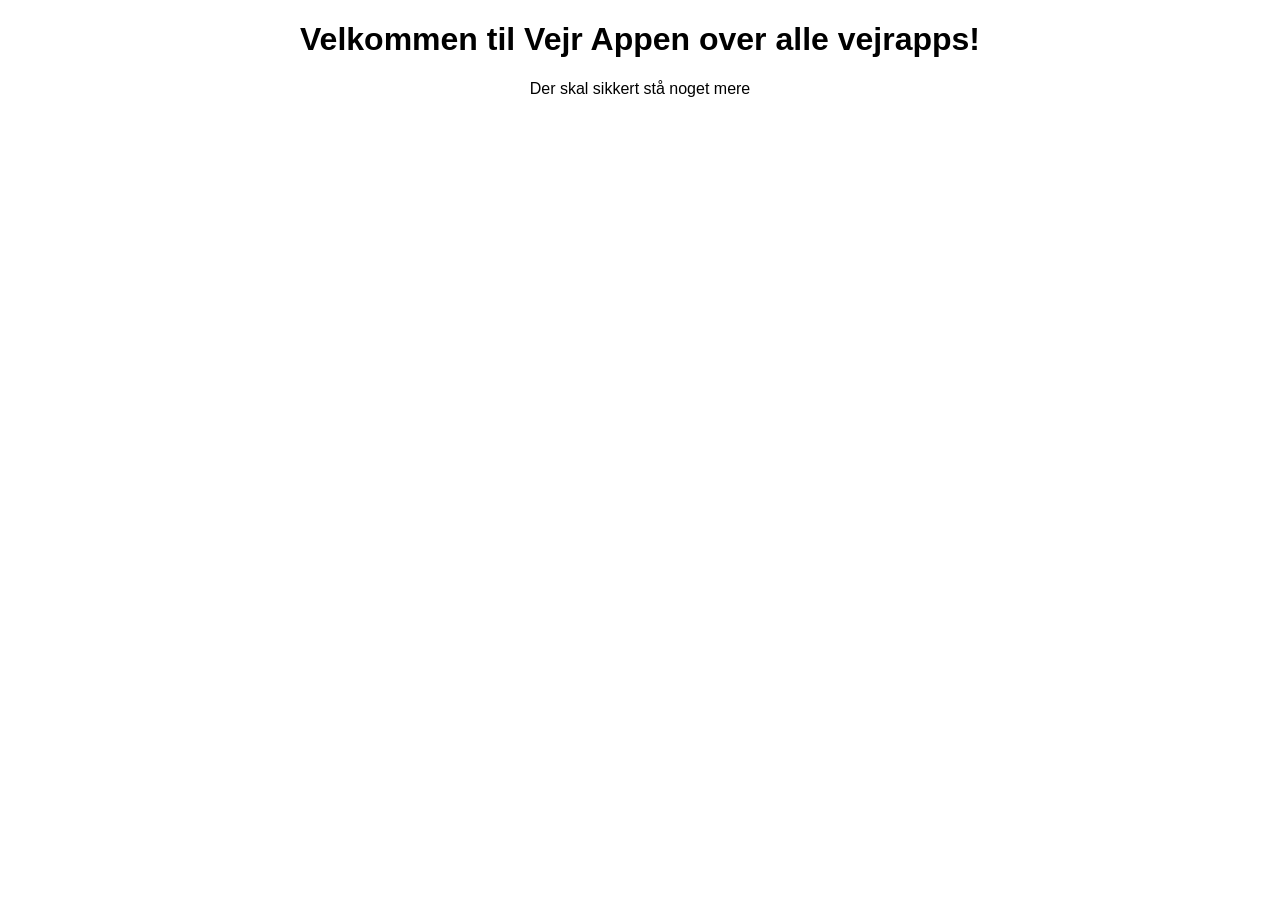
==== Vejrapp/public/index.html @ 03bf2236 "overlay" ====
<!DOCTYPE html>
<html lang="en">
<head>
    <meta charset="UTF-8">
    <meta name="viewport" content="width=device-width, initial-scale=1.0">
    <title>Vejr App</title>
    <link rel="stylesheet" href="css/index.css">

</head>
<body>
  <h1>Velkommen til Vejr Appen over alle vejrapps!</h1>
    <p>Der skal sikkert stå noget mere</p>
<script src="javascript/script.js"></script>
</body>
</html>
---- Vejrapp/public/css/index.css ----
body {
    text-align: center;
    font-family: 'Roboto', sans-serif;
    font-size: 16px;
    color: rgb(0, 0, 0); 
}
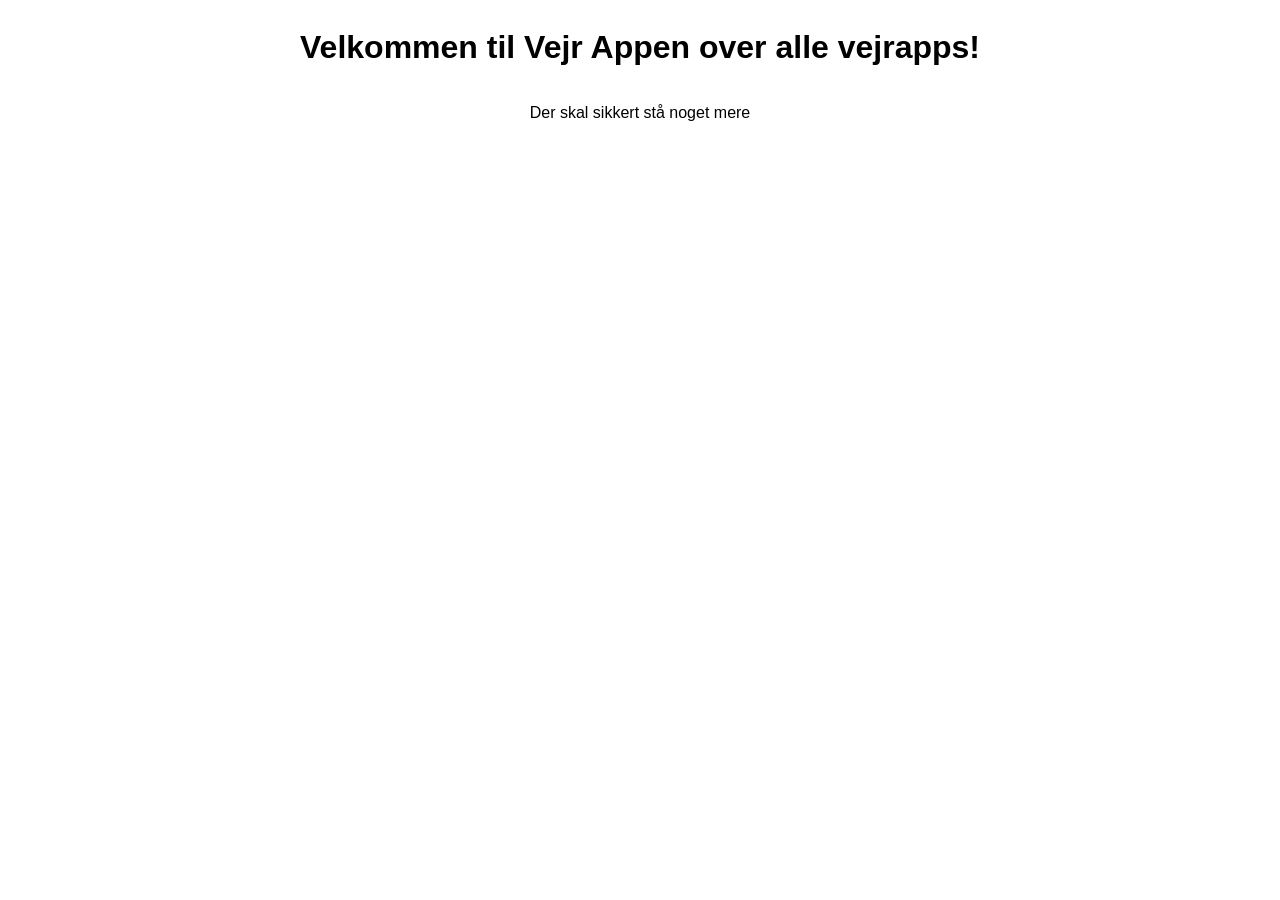
==== commit eb36343e: "readability adjustet for index.html" ====
--- a/Vejrapp/public/index.html
+++ b/Vejrapp/public/index.html
@@ -1,15 +1,14 @@
-<!DOCTYPE html>
+<!doctype html>
 <html lang="en">
-<head>
-    <meta charset="UTF-8">
-    <meta name="viewport" content="width=device-width, initial-scale=1.0">
+  <head>
+    <meta charset="UTF-8" />
+    <meta name="viewport" content="width=device-width, initial-scale=1.0" />
     <title>Vejr App</title>
-    <link rel="stylesheet" href="css/index.css">
-
-</head>
-<body>
-  <h1>Velkommen til Vejr Appen over alle vejrapps!</h1>
+    <link rel="stylesheet" href="css/index.css" />
+  </head>
+  <body>
+    <h1>Velkommen til Vejr Appen over alle vejrapps!</h1>
     <p>Der skal sikkert stå noget mere</p>
-<script src="javascript/script.js"></script>
-</body>
-</html>+    <script src="javascript/script.js"></script>
+  </body>
+</html>
--- a/Vejrapp/public/css/index.css
+++ b/Vejrapp/public/css/index.css
@@ -3,4 +3,7 @@
     font-family: 'Roboto', sans-serif;
     font-size: 16px;
     color: rgb(0, 0, 0); 
+    display: flex; 
+    flex-direction: column; 
+    align-items: center;
 }
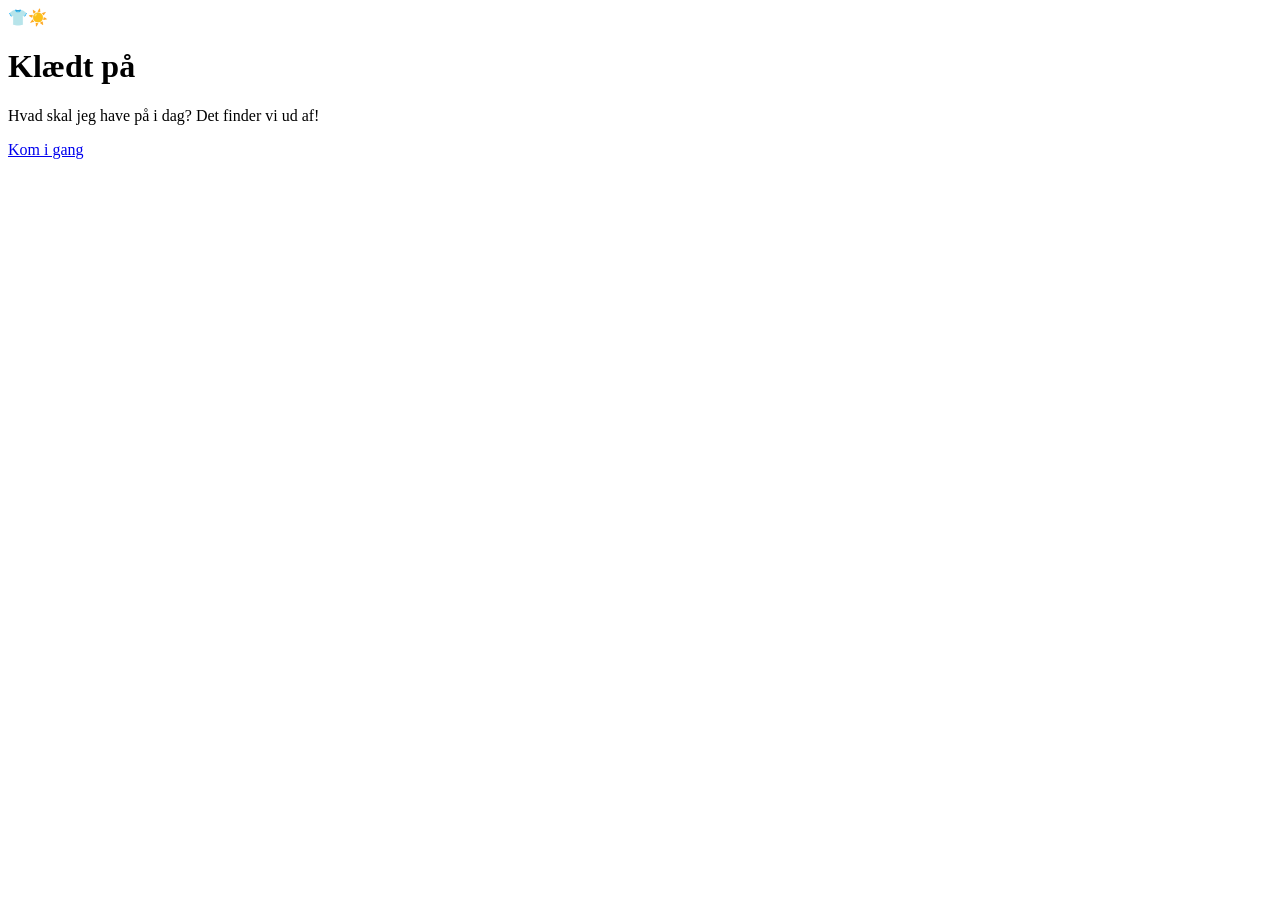
==== commit ee878b59: "Add images and modify index" ====
--- a/Vejrapp/public/index.html
+++ b/Vejrapp/public/index.html
@@ -1,14 +1,20 @@
-<!doctype html>
-<html lang="en">
-  <head>
-    <meta charset="UTF-8" />
-    <meta name="viewport" content="width=device-width, initial-scale=1.0" />
-    <title>Vejr App</title>
-    <link rel="stylesheet" href="css/index.css" />
-  </head>
-  <body>
-    <h1>Velkommen til Vejr Appen over alle vejrapps!</h1>
-    <p>Der skal sikkert stå noget mere</p>
-    <script src="javascript/script.js"></script>
-  </body>
+<!DOCTYPE html>
+<html lang="da">
+<head>
+<meta charset="utf-8">
+<meta name="viewport" content="width=device-width, initial-scale=1">
+<title>Start - Klædt på</title>
+<link rel="preconnect" href="https://fonts.googleapis.com">
+<link rel="preconnect" href="https://fonts.gstatic.com" crossorigin>
+<link href="https://fonts.googleapis.com/css2?family=Fredoka:wght@500;600&family=Nunito:wght@400;700;800&display=swap" rel="stylesheet">
+<link rel="stylesheet" href="css/base.css">
+</head>
+<body>
+    <main class="screen splash">
+        <div class="splash__logo" aria-hidden="true">👕☀️</div>
+        <h1 class="splash__title">Klædt på</h1>
+        <p class="splash__tagline">Hvad skal jeg have på i dag? Det finder vi ud af!</p>
+        <a class="button" href="login.html">Kom i gang</a>
+    </main>
+</body>
 </html>
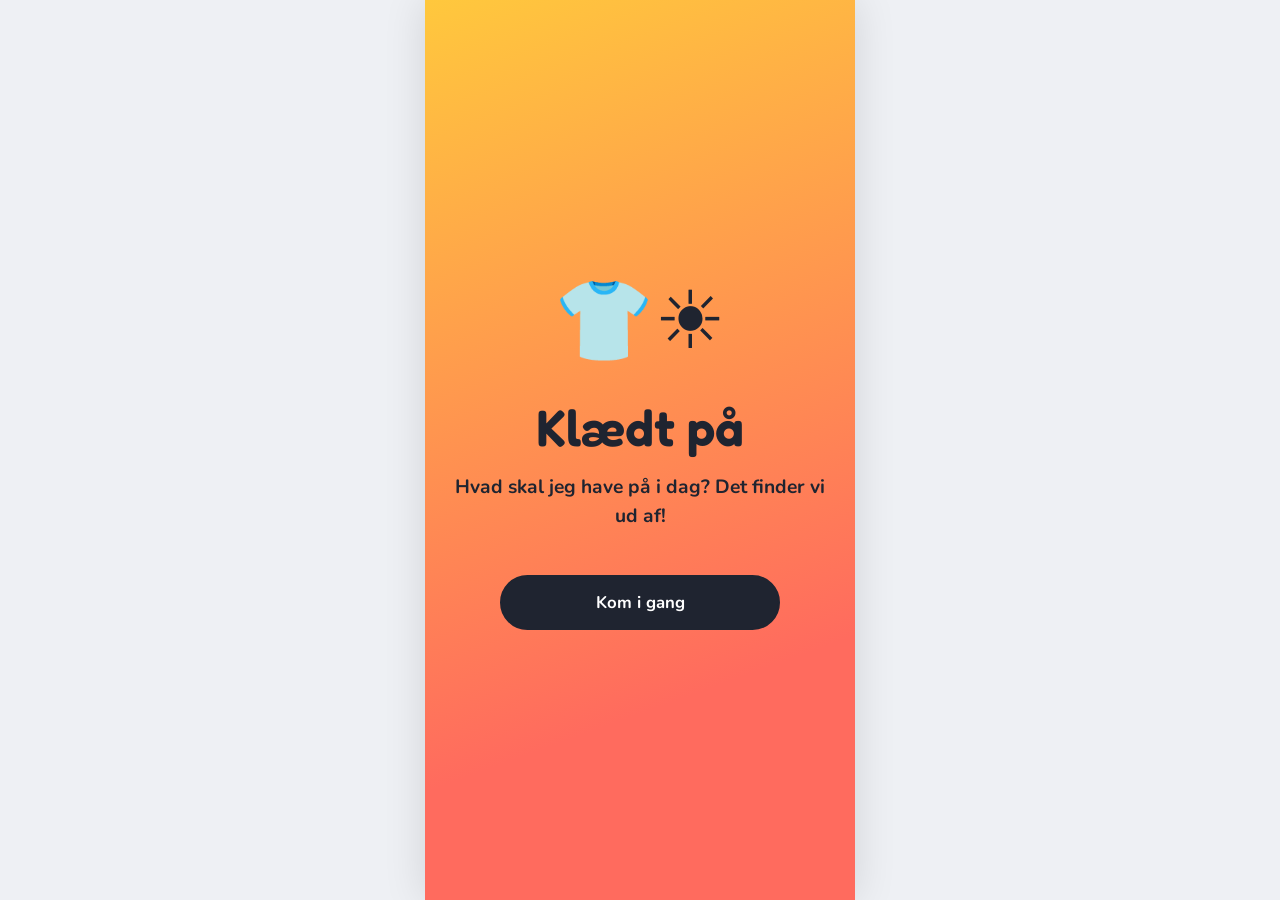
==== commit fd11ab5b: "Tab" ====
--- a/Vejrapp/public/index.html
+++ b/Vejrapp/public/index.html
@@ -1,13 +1,13 @@
 <!DOCTYPE html>
 <html lang="da">
 <head>
-<meta charset="utf-8">
-<meta name="viewport" content="width=device-width, initial-scale=1">
-<title>Start - Klædt på</title>
-<link rel="preconnect" href="https://fonts.googleapis.com">
-<link rel="preconnect" href="https://fonts.gstatic.com" crossorigin>
-<link href="https://fonts.googleapis.com/css2?family=Fredoka:wght@500;600&family=Nunito:wght@400;700;800&display=swap" rel="stylesheet">
-<link rel="stylesheet" href="css/base.css">
+    <meta charset="utf-8">
+    <meta name="viewport" content="width=device-width, initial-scale=1">
+    <title>Start - Klædt på</title>
+    <link rel="preconnect" href="https://fonts.googleapis.com">
+    <link rel="preconnect" href="https://fonts.gstatic.com" crossorigin>
+    <link href="https://fonts.googleapis.com/css2?family=Fredoka:wght@500;600&family=Nunito:wght@400;700;800&display=swap" rel="stylesheet">
+    <link rel="stylesheet" href="css/base.css">
 </head>
 <body>
     <main class="screen splash">
@@ -17,4 +17,4 @@
         <a class="button" href="login.html">Kom i gang</a>
     </main>
 </body>
-</html>
+</html>
--- a/Vejrapp/public/css/base.css
+++ b/Vejrapp/public/css/base.css
@@ -0,0 +1,482 @@
+:root{
+    --color-ink:#1f2430;
+    --color-muted:#5b6270;
+    --color-line:#d5d9e0;
+    --color-grey:#e9ebef;
+    --color-page:#eef0f4;
+    --color-surface:#fff;
+    --color-sun:#ffc83d;
+    --color-coral:#ff6b5e;
+    --color-coral-dark:#d03b2f;
+    --color-sky:#3ea6ff;
+    --color-green:#14804a;
+    --color-green-soft:#dff4e8;
+    
+    --font-heading:"Fredoka",system-ui,sans-serif;
+    --font-body:"Nunito",system-ui,sans-serif;
+    --radius:16px;
+    --radius-pill:999px
+}
+*,*::before,*::after{
+    box-sizing:border-box
+}
+body{
+    margin:0;
+    background:var(--color-page);
+    color:var(--color-ink);
+    font:400 1rem/1.5 var(--font-body)
+}
+img{
+    display:block;
+    max-width:100%
+}
+fieldset{
+    border:0;
+    margin:0;
+    padding:0;
+    min-width:0
+}
+:focus-visible{
+    outline:3px solid var(--color-sky);
+    outline-offset:3px
+}
+.visually-hidden{
+    position:absolute;
+    width:1px;
+    height:1px;
+    overflow:hidden;
+    clip:rect(0 0 0 0);
+    white-space:nowrap
+}
+@media (prefers-reduced-motion:reduce){
+    *,*::before,*::after{
+    animation:none!important;
+    transition:none!important
+}
+}
+
+/* layout: mobile-first, centred column on desktop */
+.screen{
+    display:flex;
+    flex-direction:column;
+    gap:20px;
+    max-width:430px;
+    min-height:100dvh;
+    margin:0 auto;
+    padding:24px 20px 32px;
+    background:var(--color-surface)
+}
+@media (min-width:480px){
+    .screen{
+    box-shadow:0 0 40px rgb(0 0 0/.12)
+}
+}
+.screen--start{
+    background:linear-gradient(180deg,#fff0b8,#fff 45%)
+}
+.screen--center{
+    justify-content:center
+}
+.logo{
+    font-size:3.5rem;
+    text-align:center
+}
+.title{
+    margin:0;
+    font:600 2rem/1.15 var(--font-heading);
+    text-align:center
+}
+.subtitle{
+    margin:0;
+    color:var(--color-muted);
+    text-align:center
+}
+.back-link{
+    align-self:flex-start;
+    padding:4px 0;
+    color:var(--color-muted);
+    font-weight:700;
+    text-decoration:none
+}
+.link{
+    color:var(--color-muted);
+    text-align:center
+}
+.actions{
+    display:flex;
+    flex-direction:column;
+    gap:12px
+}
+
+/* buttons */
+.button{
+    display:block;
+    width:100%;
+    padding:14px 24px;
+    border:2px solid var(--color-ink);
+    border-radius:var(--radius-pill);
+    background:var(--color-ink);
+    color:#fff;
+    font:700 1.05rem var(--font-body);
+    text-align:center;
+    text-decoration:none;
+    cursor:pointer
+}
+.button--secondary{
+    background:#fff;
+    color:var(--color-ink)
+}
+.button:disabled{
+    border-color:var(--color-grey);
+    background:var(--color-grey);
+    color:var(--color-muted);
+    cursor:not-allowed
+}
+.button--next:enabled{
+    border-color:var(--color-green);
+    background:var(--color-green)
+}
+
+/* splash */
+.splash{
+    align-items:center;
+    justify-content:center;
+    background:linear-gradient(160deg,var(--color-sun),var(--color-coral) 75%);
+    text-align:center
+}
+.splash__logo{
+    font-size:5rem;
+    animation:float 3s ease-in-out infinite
+}
+.splash__title{
+    margin:0;
+    font:600 3.2rem/1 var(--font-heading)
+}
+.splash__tagline{
+    margin:0 0 24px;
+    font-size:1.2rem;
+    font-weight:700
+}
+.splash .button{
+    max-width:280px
+}
+@keyframes float{
+    50%{
+    transform:translateY(-10px)
+}
+}
+
+/* forms */
+.form{
+    display:flex;
+    flex-direction:column;
+    gap:16px
+}
+.form__field{
+    display:flex;
+    flex-direction:column;
+    gap:6px
+}
+.form__label,.choice__legend{
+    margin-bottom:6px;
+    padding:0;
+    font-weight:700
+}
+.form__field .form__label{
+    margin:0
+}
+.form__input{
+    width:100%;
+    padding:14px 18px;
+    border:2px solid var(--color-line);
+    border-radius:var(--radius-pill);
+    background:#fff;
+    color:inherit;
+    font:inherit
+}
+.form__input:focus{
+    border-color:var(--color-ink)
+}
+.choice__options{
+    display:flex;
+    gap:8px
+}
+.choice__input,.tags__input,.forecast__radio{
+    position:absolute;
+    width:1px;
+    height:1px;
+    opacity:0
+}
+.choice__label{
+    flex:1;
+    padding:12px;
+    border:2px solid var(--color-line);
+    border-radius:var(--radius-pill);
+    font-weight:700;
+    text-align:center;
+    cursor:pointer
+}
+.choice__input:checked+.choice__label{
+    border-color:var(--color-ink);
+    background:var(--color-ink);
+    color:#fff
+}
+.choice__input:focus-visible+.choice__label,.tags__input:focus-visible+.tags__label{
+    outline:3px solid var(--color-sky);
+    outline-offset:2px
+}
+
+/* style tags: hidden until age + gender are filled in;
+     green when 3+ are picked */
+.profile__tags{
+    display:none
+}
+.profile:has(.js-age:valid):has(.js-gender:checked) .profile__tags{
+    display:block
+}
+.profile__tags-title{
+    margin-bottom:12px;
+    padding:0;
+    font-weight:700;
+    text-align:center
+}
+.tags{
+    display:flex;
+    flex-wrap:wrap;
+    justify-content:center;
+    gap:10px
+}
+.tags__label{
+    padding:8px 16px;
+    border:2px solid #8a909b;
+    border-radius:var(--radius-pill);
+    color:#4a505b;
+    font-weight:700;
+    cursor:pointer
+}
+.tags__input:checked+.tags__label{
+    border-color:var(--color-coral-dark);
+    background:#fff0ee;
+    color:var(--color-ink)
+}
+.tags:not(:has(.tags__input:checked~.tags__input:checked)) .tags__input:checked+.tags__label{
+    border-color:var(--color-green);
+    background:var(--color-green-soft);
+    color:var(--color-green)
+}
+
+/* swipe */
+.swipe{
+    display:flex;
+    flex-direction:column;
+    gap:20px
+}
+.swipe__deck{
+    position:relative;
+    width:100%;
+    max-width:300px;
+    aspect-ratio:3/4;
+    margin:0 auto
+}
+.swipe__card{
+    position:absolute;
+    inset:0;
+    display:flex;
+    flex-direction:column;
+    overflow:hidden;
+    border:2px solid var(--color-ink);
+    border-radius:var(--radius);
+    background:#fff;
+    opacity:0;
+    visibility:hidden;
+    pointer-events:none;
+    transition:transform .35s,opacity .35s
+}
+.swipe__card--current{
+    opacity:1;
+    visibility:visible;
+    pointer-events:auto
+}
+.swipe__card--liked,.swipe__card--disliked{
+    visibility:visible
+}
+.swipe__card--liked{
+    transform:translateX(130%) rotate(12deg)
+}
+.swipe__card--disliked{
+    transform:translateX(-130%) rotate(-12deg)
+}
+.swipe__image{
+    flex:1;
+    width:100%;
+    min-height:0;
+    background:var(--color-grey);
+    object-fit:contain
+}
+.swipe__caption{
+    margin:0;
+    padding:10px;
+    font-weight:700;
+    text-align:center
+}
+.swipe__controls{
+    display:flex;
+    align-items:center;
+    justify-content:space-between;
+    width:100%;
+    max-width:300px;
+    margin:0 auto
+}
+.swipe__counter{
+    margin:0;
+    color:var(--color-muted);
+    font-weight:700
+}
+.swipe__action{
+    display:flex;
+    align-items:center;
+    justify-content:center;
+    width:64px;
+    height:64px;
+    border:0;
+    border-radius:50%;
+    color:#fff;
+    font:700 1.6rem var(--font-body);
+    cursor:pointer
+}
+.swipe__action--dislike{
+    background:#d62f2f
+}
+.swipe__action--like{
+    background:var(--color-green)
+}
+
+/* weather: shared parts */
+.header__title{
+    margin:8px 0;
+    text-align:center
+}
+.search{
+    display:flex;
+    gap:8px
+}
+.search__input{
+    flex:1;
+    min-width:0;
+    padding:12px 16px;
+    border:1px solid var(--color-line);
+    border-radius:12px;
+    background:#fff;
+    color:inherit;
+    font:inherit
+}
+.search__locate{
+    padding:12px 14px;
+    border:1px solid var(--color-line);
+    border-radius:12px;
+    background:#fff;
+    color:inherit;
+    font:inherit;
+    font-weight:700;
+    white-space:nowrap;
+    cursor:pointer
+}
+.stats{
+    display:grid;
+    grid-template-columns:repeat(3,1fr);
+    gap:8px;
+    margin:0;
+    padding:0;
+    list-style:none
+}
+.stats__item{
+    display:flex;
+    flex-direction:column;
+    gap:2px;
+    padding:10px
+}
+.stats__label{
+    color:var(--color-muted);
+    font-size:.8rem
+}
+.stats__value{
+    font-size:1.05rem;
+    font-weight:700
+}
+.forecast{
+    position:relative;
+    display:flex;
+    flex-direction:column;
+    gap:12px
+}
+.forecast__tabs{
+    display:inline-flex;
+    align-self:flex-start;
+    padding:4px;
+    border-radius:var(--radius-pill);
+    background:var(--color-grey)
+}
+.forecast__tab{
+    padding:8px 16px;
+    border-radius:var(--radius-pill);
+    font-size:.9rem;
+    font-weight:700;
+    cursor:pointer
+}
+#view-daily:checked~.forecast__tabs [for=view-daily],#view-hourly:checked~.forecast__tabs [for=view-hourly]{
+    background:#fff;
+    box-shadow:0 1px 3px rgb(0 0 0/.2)
+}
+#view-daily:focus-visible~.forecast__tabs [for=view-daily],#view-hourly:focus-visible~.forecast__tabs [for=view-hourly]{
+    outline:3px solid var(--color-sky)
+}
+#view-daily:checked~.forecast__list--hourly,#view-hourly:checked~.forecast__list--daily{
+    display:none
+}
+.forecast__list{
+    margin:0;
+    padding:0;
+    list-style:none
+}
+.forecast__list--daily .forecast__item{
+    display:grid;
+    grid-template-columns:1fr auto auto;
+    gap:16px;
+    align-items:center;
+    padding:12px 4px;
+    border-bottom:1px solid var(--color-ink)
+}
+.forecast__list--hourly{
+    display:flex;
+    gap:10px;
+    padding-bottom:8px;
+    overflow-x:auto
+}
+.forecast__list--hourly .forecast__item{
+    display:flex;
+    flex:0 0 auto;
+    flex-direction:column;
+    align-items:center;
+    gap:4px;
+    min-width:68px;
+    padding:10px;
+    border:1px solid var(--color-line);
+    border-radius:12px
+}
+.forecast__list--hourly .forecast__icon{
+    order:1
+}
+.forecast__list--hourly .forecast__temp{
+    order:2
+}
+.forecast__day{
+    color:var(--color-muted)
+}
+.forecast__temp{
+    font-size:1.25rem;
+    font-weight:600
+}
+.forecast__icon{
+    font-size:1.8rem;
+    line-height:1
+}
